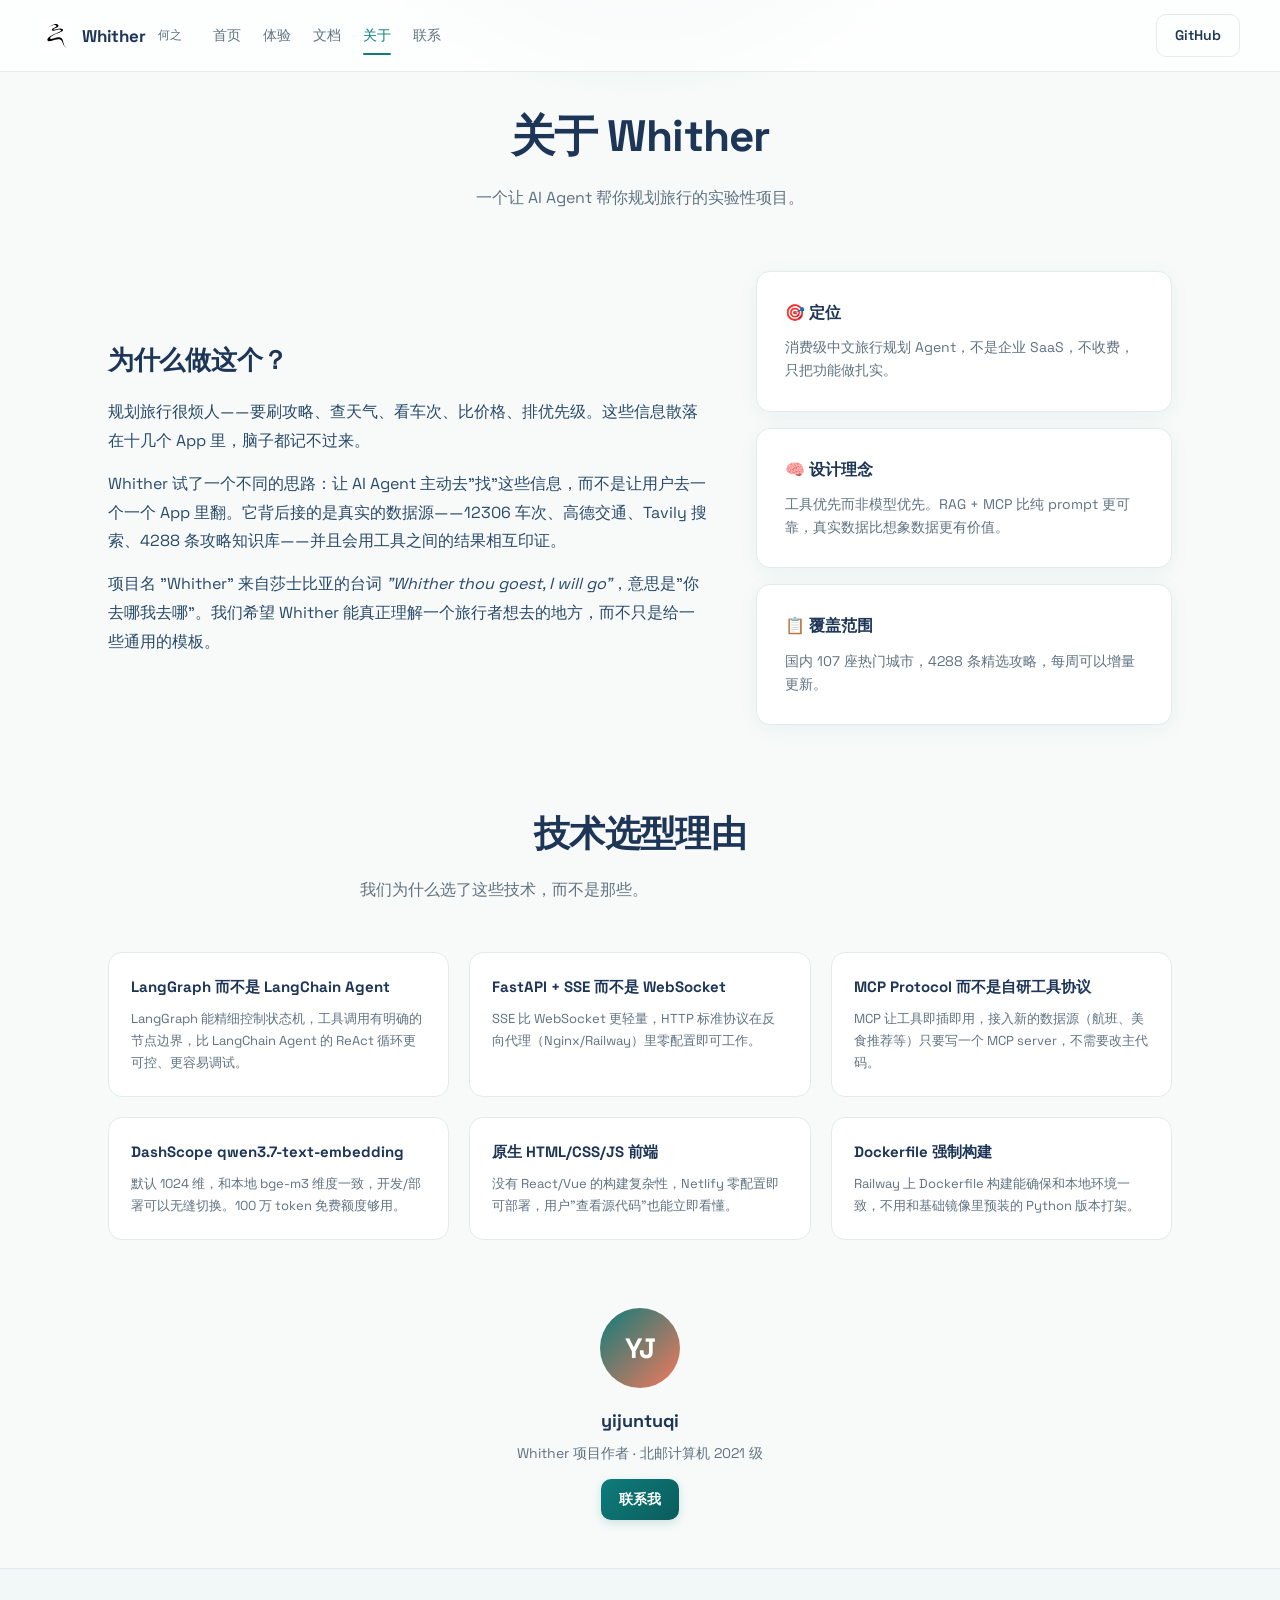
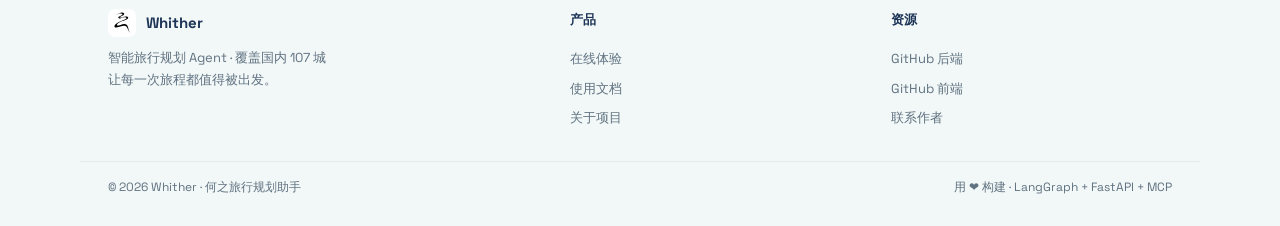
==== about.html @ 40adda18 "feat: Whither 官方前端 - 5 页面 + AI-Native 设计系统 - 首页: Hero + 功能亮点 + 技术栈 + CTA  - app.html: SSE 聊天体验 + 后端地" ====
<!DOCTYPE html>
<html lang="zh-CN">
<head>
<meta charset="UTF-8">
<meta name="viewport" content="width=device-width, initial-scale=1.0">
<title>Whither · 关于</title>
<meta name="description" content="Whither 项目背景、设计理念、技术选型理由">
<link rel="icon" type="image/svg+xml" href="assets/whither-logo.svg">
<link rel="stylesheet" href="css/styles.css">
</head>
<body>

<nav class="nav" id="nav">
  <div class="nav-inner">
    <a class="nav-brand" href="index.html">
      <img src="assets/whither-logo.svg" alt="Whither">
      Whither <small>何之</small>
    </a>
    <div class="nav-links">
      <a href="index.html">首页</a>
      <a href="app.html">体验</a>
      <a href="docs.html">文档</a>
      <a href="about.html" class="active">关于</a>
      <a href="contact.html">联系</a>
    </div>
    <div class="nav-cta">
      <a href="https://github.com/yijuntuqi/Whither" target="_blank" rel="noopener" class="btn btn-outline">GitHub</a>
    </div>
  </div>
</nav>

<section class="page-intro">
  <h1>关于 Whither</h1>
  <p>一个让 AI Agent 帮你规划旅行的实验性项目。</p>
</section>

<main class="page container" style="padding-top: 0;">
  <div class="about-grid" style="padding-bottom:80px;">
    <div>
      <h2 style="font-size:26px;font-weight:700;letter-spacing:-.01em;margin-bottom:16px;">为什么做这个？</h2>
      <p style="color:var(--ink-light);margin-bottom:14px;line-height:1.8;">
        规划旅行很烦人——要刷攻略、查天气、看车次、比价格、排优先级。这些信息散落在十几个 App 里，脑子都记不过来。
      </p>
      <p style="color:var(--ink-light);margin-bottom:14px;line-height:1.8;">
        Whither 试了一个不同的思路：让 AI Agent 主动去"找"这些信息，而不是让用户去一个一个 App 里翻。它背后接的是真实的数据源——12306 车次、高德交通、Tavily 搜索、4288 条攻略知识库——并且会用工具之间的结果相互印证。
      </p>
      <p style="color:var(--ink-light);line-height:1.8;">
        项目名 "Whither" 来自莎士比亚的台词 <em>"Whither thou goest, I will go"</em>，意思是"你去哪我去哪"。我们希望 Whither 能真正理解一个旅行者想去的地方，而不只是给一些通用的模板。
      </p>
    </div>
    <div>
      <div class="about-card" style="margin-bottom:16px;">
        <h3>🎯 定位</h3>
        <p>消费级中文旅行规划 Agent，不是企业 SaaS，不收费，只把功能做扎实。</p>
      </div>
      <div class="about-card" style="margin-bottom:16px;">
        <h3>🧠 设计理念</h3>
        <p>工具优先而非模型优先。RAG + MCP 比纯 prompt 更可靠，真实数据比想象数据更有价值。</p>
      </div>
      <div class="about-card">
        <h3>📋 覆盖范围</h3>
        <p>国内 107 座热门城市，4288 条精选攻略，每周可以增量更新。</p>
      </div>
    </div>
  </div>

  <!-- 技术选型理由 -->
  <section class="section-sm" style="padding-top:0;">
    <h2 class="section-title" style="text-align:center;margin-bottom:12px;">技术选型理由</h2>
    <p class="section-sub">我们为什么选了这些技术，而不是那些。</p>
    <div style="display:grid;grid-template-columns:repeat(auto-fit,minmax(280px,1fr));gap:20px;">
      <div style="background:var(--panel);border:1px solid var(--line);border-radius:var(--radius);padding:22px;">
        <h3 style="font-size:15px;margin-bottom:8px;">LangGraph 而不是 LangChain Agent</h3>
        <p style="font-size:13px;color:var(--sub);line-height:1.7;">LangGraph 能精细控制状态机，工具调用有明确的节点边界，比 LangChain Agent 的 ReAct 循环更可控、更容易调试。</p>
      </div>
      <div style="background:var(--panel);border:1px solid var(--line);border-radius:var(--radius);padding:22px;">
        <h3 style="font-size:15px;margin-bottom:8px;">FastAPI + SSE 而不是 WebSocket</h3>
        <p style="font-size:13px;color:var(--sub);line-height:1.7;">SSE 比 WebSocket 更轻量，HTTP 标准协议在反向代理（Nginx/Railway）里零配置即可工作。</p>
      </div>
      <div style="background:var(--panel);border:1px solid var(--line);border-radius:var(--radius);padding:22px;">
        <h3 style="font-size:15px;margin-bottom:8px;">MCP Protocol 而不是自研工具协议</h3>
        <p style="font-size:13px;color:var(--sub);line-height:1.7;">MCP 让工具即插即用，接入新的数据源（航班、美食推荐等）只要写一个 MCP server，不需要改主代码。</p>
      </div>
      <div style="background:var(--panel);border:1px solid var(--line);border-radius:var(--radius);padding:22px;">
        <h3 style="font-size:15px;margin-bottom:8px;">DashScope qwen3.7-text-embedding</h3>
        <p style="font-size:13px;color:var(--sub);line-height:1.7;">默认 1024 维，和本地 bge-m3 维度一致，开发/部署可以无缝切换。100 万 token 免费额度够用。</p>
      </div>
      <div style="background:var(--panel);border:1px solid var(--line);border-radius:var(--radius);padding:22px;">
        <h3 style="font-size:15px;margin-bottom:8px;">原生 HTML/CSS/JS 前端</h3>
        <p style="font-size:13px;color:var(--sub);line-height:1.7;">没有 React/Vue 的构建复杂性，Netlify 零配置即可部署，用户"查看源代码"也能立即看懂。</p>
      </div>
      <div style="background:var(--panel);border:1px solid var(--line);border-radius:var(--radius);padding:22px;">
        <h3 style="font-size:15px;margin-bottom:8px;">Dockerfile 强制构建</h3>
        <p style="font-size:13px;color:var(--sub);line-height:1.7;">Railway 上 Dockerfile 构建能确保和本地环境一致，不用和基础镜像里预装的 Python 版本打架。</p>
      </div>
    </div>
  </section>

  <!-- 团队 / 作者 -->
  <section class="section-sm" style="padding-top:20px;">
    <div style="text-align:center;">
      <div style="width:80px;height:80px;border-radius:50%;background:linear-gradient(135deg,var(--brand),var(--accent));margin:0 auto 18px;display:flex;align-items:center;justify-content:center;font-size:28px;color:#fff;font-weight:700;">YJ</div>
      <h3 style="font-size:18px;margin-bottom:6px;">yijuntuqi</h3>
      <p style="color:var(--sub);font-size:14px;margin-bottom:14px;">Whither 项目作者 · 北邮计算机 2021 级</p>
      <a href="contact.html" class="btn btn-primary">联系我</a>
    </div>
  </section>
</main>

<footer class="footer">
  <div class="footer-inner">
    <div>
      <div class="footer-brand">
        <img src="assets/whither-logo.svg" alt="Whither">
        <span>Whither</span>
      </div>
      <p class="footer-desc">智能旅行规划 Agent · 覆盖国内 107 城<br>让每一次旅程都值得被出发。</p>
    </div>
    <div class="footer-col">
      <h4>产品</h4>
      <a href="app.html">在线体验</a>
      <a href="docs.html">使用文档</a>
      <a href="about.html">关于项目</a>
    </div>
    <div class="footer-col">
      <h4>资源</h4>
      <a href="https://github.com/yijuntuqi/Whither" target="_blank" rel="noopener">GitHub 后端</a>
      <a href="https://github.com/yijuntuqi/whither-web" target="_blank" rel="noopener">GitHub 前端</a>
      <a href="contact.html">联系作者</a>
    </div>
  </div>
  <div class="footer-bottom">
    <span>© 2026 Whither · 何之旅行规划助手</span>
    <span>用 ❤️ 构建 · LangGraph + FastAPI + MCP</span>
  </div>
</footer>

<script>
const nav = document.getElementById('nav');
window.addEventListener('scroll', () => nav.classList.toggle('scrolled', window.scrollY > 10));
</script>
</body>
</html>
---- css/styles.css ----
/* ============================================================
   Whither 官方站点 — 统一视觉系统
   风格: AI-Native UI（最小 chrome、流式、克制动效）
   品牌色: 青绿 #0e7c7b / 珊瑚橙 #f4795b / 墨蓝 #1d3557
   字体: Space Grotesk（英文数字）+ 系统中文字体
   ============================================================ */

@import url('https://fonts.googleapis.com/css2?family=Space+Grotesk:wght@400;500;600;700&display=swap');

:root {
  /* 品牌色 */
  --brand: #0e7c7b;
  --brand-dark: #0a5d5c;
  --brand-soft: #dcefee;
  --brand-glow: rgba(14, 124, 123, .18);
  --accent: #f4795b;
  --accent-dark: #e0654a;
  --accent-soft: #fce8e1;
  --ink: #1d3557;
  --ink-light: #2a4a6b;
  --sub: #5f7280;
  --bg: #f7faf9;
  --panel: #ffffff;
  --line: #e2eced;
  --radius: 14px;
  --radius-sm: 10px;
  --shadow: 0 4px 20px rgba(14, 124, 123, .06);
  --shadow-md: 0 8px 30px rgba(14, 124, 123, .10);
  --shadow-lg: 0 20px 50px rgba(14, 124, 123, .14);
  --font-sans: "Space Grotesk", "PingFang SC", "Hiragino Sans GB", "Microsoft YaHei", ui-sans-serif, system-ui, sans-serif;
}

*, *::before, *::after { box-sizing: border-box; margin: 0; padding: 0; }
html { scroll-behavior: smooth; }
body {
  font-family: var(--font-sans);
  color: var(--ink);
  background: var(--bg);
  -webkit-font-smoothing: antialiased;
  -moz-osx-font-smoothing: grayscale;
  line-height: 1.65;
}
a { color: var(--brand); text-decoration: none; transition: color .2s; }
a:hover { color: var(--brand-dark); }
img { max-width: 100%; display: block; }

/* ===== 导航栏 ===== */
.nav {
  position: fixed; top: 0; left: 0; right: 0; z-index: 100;
  padding: 14px 28px;
  background: rgba(255,255,255, .75);
  backdrop-filter: blur(16px);
  border-bottom: 1px solid var(--line);
  transition: box-shadow .3s;
}
.nav.scrolled { box-shadow: var(--shadow); }
.nav-inner { max-width: 1200px; margin: 0 auto; display: flex; align-items: center; gap: 24px; }
.nav-brand { display: flex; align-items: center; gap: 10px; font-weight: 700; font-size: 17px; letter-spacing: -.01em; color: var(--ink); }
.nav-brand img { width: 32px; height: 32px; border-radius: 8px; }
.nav-brand small { font-weight: 400; color: var(--sub); font-size: 12px; margin-left: 2px; }
.nav-links { display: flex; gap: 22px; margin-left: 8px; }
.nav-links a { font-size: 14px; color: var(--sub); font-weight: 500; position: relative; padding: 4px 0; }
.nav-links a:hover { color: var(--ink); }
.nav-links a.active { color: var(--brand); }
.nav-links a.active::after { content: ""; position: absolute; bottom: -4px; left: 0; right: 0; height: 2px; background: var(--brand); border-radius: 2px; }
.nav-cta { margin-left: auto; display: flex; gap: 10px; }
.btn { display: inline-flex; align-items: center; gap: 6px; padding: 9px 18px; border-radius: 10px; font-size: 14px; font-weight: 600; border: none; cursor: pointer; transition: all .2s; font-family: inherit; }
.btn-primary { background: linear-gradient(135deg, var(--brand), var(--brand-dark)); color: #fff; box-shadow: 0 3px 10px var(--brand-glow); }
.btn-primary:hover { transform: translateY(-1px); box-shadow: 0 6px 18px var(--brand-glow); color: #fff; }
.btn-outline { background: transparent; color: var(--ink); border: 1px solid var(--line); }
.btn-outline:hover { border-color: var(--brand); color: var(--brand); background: var(--brand-soft); }
.btn-large { padding: 12px 28px; font-size: 15px; }

/* ===== 页面容器 ===== */
.page { padding-top: 72px; }
.container { max-width: 1120px; margin: 0 auto; padding: 0 28px; }
.section { padding: 80px 0; }
.section-sm { padding: 48px 0; }
.h-center { text-align: center; }

/* ===== Hero ===== */
.hero {
  position: relative; min-height: calc(100vh - 72px);
  display: flex; align-items: center;
  overflow: hidden;
  background:
    radial-gradient(40rem 28rem at 15% 10%, rgba(14,124,123,.14), transparent 60%),
    radial-gradient(36rem 24rem at 92% 15%, rgba(244,121,91,.11), transparent 60%),
    radial-gradient(50rem 40rem at 50% 110%, rgba(72,202,228,.10), transparent 60%),
    var(--bg);
}
.hero-bg-img {
  position: absolute; inset: 0; object-fit: cover; width: 100%; height: 100%;
  opacity: .28; filter: saturate(.85); pointer-events: none;
}
.hero-bg-overlay {
  position: absolute; inset: 0;
  background: linear-gradient(180deg, rgba(247,250,249,.85), rgba(247,250,249,.95));
  pointer-events: none;
}
.hero-inner { position: relative; z-index: 2; max-width: 1120px; margin: 0 auto; padding: 0 28px; display: grid; grid-template-columns: 1.1fr .9fr; gap: 60px; align-items: center; }
.hero-copy h1 { font-size: clamp(34px, 5.5vw, 64px); font-weight: 700; letter-spacing: -.03em; line-height: 1.08; margin-bottom: 20px; }
.hero-copy h1 .brand-text { background: linear-gradient(135deg, var(--brand), var(--accent)); -webkit-background-clip: text; background-clip: text; color: transparent; }
.hero-copy p.lead { font-size: clamp(15px, 1.6vw, 19px); color: var(--sub); max-width: 520px; margin-bottom: 32px; line-height: 1.75; }
.hero-cta { display: flex; gap: 12px; flex-wrap: wrap; }
.hero-visual { position: relative; }

/* Demo mockup card */
.demo-card {
  background: var(--panel); border: 1px solid var(--line); border-radius: 20px;
  box-shadow: var(--shadow-lg); overflow: hidden;
  animation: floatY 5s ease-in-out infinite;
}
@keyframes floatY { 0%,100% { transform: translateY(0); } 50% { transform: translateY(-8px); } }
.demo-header {
  padding: 12px 16px; background: #f7faf9; border-bottom: 1px solid var(--line);
  display: flex; align-items: center; gap: 8px; font-size: 12px; color: var(--sub);
}
.demo-header .dots { display: flex; gap: 5px; }
.demo-header .dot { width: 10px; height: 10px; border-radius: 50%; }
.demo-header .dot.r { background: #ff5f57; }
.demo-header .dot.y { background: #febc2e; }
.demo-header .dot.g { background: #28c840; }
.demo-header .demo-title { margin-left: 10px; }
.demo-body { padding: 20px 22px; display: flex; flex-direction: column; gap: 14px; font-size: 14px; }
.demo-bubble { max-width: 85%; padding: 10px 14px; border-radius: 12px; line-height: 1.6; animation: fadeInUp .4s ease; }
.demo-bubble.user { background: linear-gradient(135deg, var(--accent), var(--accent-dark)); color: #fff; align-self: flex-end; border-top-right-radius: 4px; }
.demo-bubble.bot { background: #f0f7f7; color: var(--ink); border-top-left-radius: 4px; border: 1px solid rgba(14,124,123,.08); }
.typing-dots { display: inline-flex; gap: 4px; padding: 10px 4px; }
.typing-dots span { width: 7px; height: 7px; background: var(--brand); border-radius: 50%; opacity: .4; animation: typingDot 1.2s infinite; }
.typing-dots span:nth-child(2) { animation-delay: .2s; }
.typing-dots span:nth-child(3) { animation-delay: .4s; }
@keyframes typingDot { 0%,60%,100% { opacity: .4; transform: translateY(0); } 30% { opacity: 1; transform: translateY(-3px); } }
@keyframes fadeInUp { from { opacity: 0; transform: translateY(8px); } to { opacity: 1; transform: none; } }

/* ===== Section titles ===== */
.section-title { font-size: clamp(24px, 3.2vw, 36px); font-weight: 700; letter-spacing: -.02em; margin-bottom: 12px; }
.section-sub { color: var(--sub); max-width: 560px; margin: 0 auto 48px; font-size: 16px; line-height: 1.75; }

/* ===== Features grid ===== */
.features { display: grid; grid-template-columns: repeat(auto-fit, minmax(280px, 1fr)); gap: 20px; }
.feature {
  background: var(--panel); border: 1px solid var(--line); border-radius: var(--radius);
  padding: 28px; transition: all .25s;
}
.feature:hover { transform: translateY(-3px); box-shadow: var(--shadow-md); border-color: var(--brand-soft); }
.feature-icon {
  width: 42px; height: 42px; border-radius: 11px; display: flex; align-items: center; justify-content: center;
  background: var(--brand-soft); color: var(--brand); font-size: 20px; margin-bottom: 16px;
}
.feature h3 { font-size: 16px; font-weight: 700; margin-bottom: 8px; }
.feature p { font-size: 14px; color: var(--sub); line-height: 1.7; }

/* ===== Stats ===== */
.stats { display: flex; justify-content: center; gap: 60px; flex-wrap: wrap; }
.stat { text-align: center; }
.stat-num { font-size: clamp(28px, 3.8vw, 44px); font-weight: 700; letter-spacing: -.02em; color: var(--brand); }
.stat-label { font-size: 13px; color: var(--sub); margin-top: 4px; }

/* ===== Tech stack ===== */
.tech-grid { display: grid; grid-template-columns: repeat(auto-fit, minmax(180px, 1fr)); gap: 14px; }
.tech-card {
  background: var(--panel); border: 1px solid var(--line); border-radius: var(--radius-sm);
  padding: 18px; text-align: center; transition: all .2s;
}
.tech-card:hover { border-color: var(--brand); box-shadow: var(--shadow); }
.tech-card .t-name { font-weight: 600; font-size: 14px; margin-bottom: 4px; }
.tech-card .t-desc { font-size: 12px; color: var(--sub); }

/* ===== CTA banner ===== */
.cta-banner {
  background: linear-gradient(135deg, var(--brand), var(--brand-dark));
  border-radius: 20px; padding: 60px 40px; text-align: center;
  color: #fff; position: relative; overflow: hidden;
}
.cta-banner::before {
  content: ""; position: absolute; inset: 0;
  background: radial-gradient(40rem 20rem at 80% 0%, rgba(255,255,255,.12), transparent 60%);
}
.cta-banner h2 { font-size: clamp(22px, 3vw, 32px); margin-bottom: 12px; letter-spacing: -.02em; }
.cta-banner p { opacity: .9; margin-bottom: 24px; font-size: 15px; }
.cta-banner .btn-primary { background: #fff; color: var(--brand); box-shadow: 0 4px 20px rgba(0,0,0,.18); }
.cta-banner .btn-primary:hover { transform: translateY(-1px); box-shadow: 0 8px 26px rgba(0,0,0,.22); }

/* ===== Page intro (docs/about/contact) ===== */
.page-intro {
  padding: 100px 0 60px; text-align: center;
  background:
    radial-gradient(30rem 16rem at 50% -20%, rgba(14,124,123,.12), transparent 60%),
    var(--bg);
}
.page-intro h1 { font-size: clamp(28px, 4vw, 44px); font-weight: 700; letter-spacing: -.02em; margin-bottom: 12px; }
.page-intro p { color: var(--sub); max-width: 560px; margin: 0 auto; font-size: 16px; }

/* ===== Docs page ===== */
.docs { display: grid; grid-template-columns: 220px 1fr; gap: 48px; padding: 40px 0 80px; }
.docs-nav { position: sticky; top: 90px; align-self: start; }
.docs-nav h4 { font-size: 12px; color: var(--sub); text-transform: uppercase; letter-spacing: .08em; margin-bottom: 12px; }
.docs-nav a { display: block; padding: 6px 0; font-size: 14px; color: var(--sub); font-weight: 500; }
.docs-nav a:hover { color: var(--brand); }
.docs-content h2 { font-size: 24px; font-weight: 700; letter-spacing: -.01em; margin: 40px 0 16px; padding-top: 20px; border-top: 1px solid var(--line); }
.docs-content h3 { font-size: 17px; font-weight: 700; margin: 24px 0 10px; color: var(--ink); }
.docs-content p { margin-bottom: 12px; color: var(--ink-light); }
.docs-content code {
  background: #eef6f6; color: var(--brand-dark); padding: 2px 7px; border-radius: 5px;
  font-family: ui-monospace, Consolas, monospace; font-size: 13px;
}
.docs-content pre {
  background: #0f2027; color: #e2e8f0; padding: 16px 18px; border-radius: 12px;
  overflow-x: auto; font-size: 13px; line-height: 1.55; margin: 12px 0 20px;
}
.docs-content pre code { background: transparent; color: inherit; padding: 0; }
.docs-content table { width: 100%; border-collapse: collapse; margin: 14px 0 20px; font-size: 14px; }
.docs-content th, .docs-content td { padding: 10px 14px; text-align: left; border-bottom: 1px solid var(--line); }
.docs-content th { background: #f4f8f8; font-weight: 600; color: var(--ink); }
.docs-content ul { padding-left: 20px; margin-bottom: 12px; color: var(--ink-light); }
.docs-content li { margin-bottom: 4px; }

/* ===== About ===== */
.about-grid { display: grid; grid-template-columns: 1.3fr .9fr; gap: 48px; align-items: center; }
.about-card {
  background: var(--panel); border: 1px solid var(--line); border-radius: var(--radius);
  padding: 28px; box-shadow: var(--shadow);
}
.about-card h3 { margin-bottom: 10px; font-size: 16px; }
.about-card p { color: var(--sub); font-size: 14px; }

/* ===== Contact ===== */
.contact-form {
  max-width: 560px; margin: 0 auto;
  background: var(--panel); border: 1px solid var(--line); border-radius: var(--radius);
  padding: 36px; box-shadow: var(--shadow);
}
.contact-form .field { margin-bottom: 18px; }
.contact-form label { display: block; font-size: 13px; font-weight: 600; margin-bottom: 6px; color: var(--ink); }
.contact-form input, .contact-form textarea {
  width: 100%; border: 1px solid var(--line); border-radius: var(--radius-sm);
  padding: 10px 14px; font-size: 14px; font-family: inherit; background: #f7faf9;
  transition: border-color .2s, box-shadow .2s;
}
.contact-form textarea { min-height: 130px; resize: vertical; }
.contact-form input:focus, .contact-form textarea:focus {
  outline: none; border-color: var(--brand); background: #fff;
  box-shadow: 0 0 0 3px var(--brand-glow);
}
.contact-card-info {
  text-align: center; margin: 40px auto 0; max-width: 480px;
}
.contact-card-info .ci-row {
  display: inline-flex; align-items: center; gap: 10px;
  background: var(--panel); border: 1px solid var(--line); border-radius: 10px;
  padding: 10px 18px; margin: 6px;
}
.contact-card-info .ci-row svg { color: var(--brand); flex-shrink: 0; }

/* ===== Footer ===== */
.footer {
  border-top: 1px solid var(--line); padding: 40px 0 28px;
  background: #f2f7f7;
}
.footer-inner {
  max-width: 1120px; margin: 0 auto; padding: 0 28px;
  display: grid; grid-template-columns: 1.5fr 1fr 1fr; gap: 40px;
}
.footer-brand { display: flex; align-items: center; gap: 10px; margin-bottom: 10px; }
.footer-brand img { width: 28px; height: 28px; border-radius: 7px; }
.footer-brand span { font-weight: 700; font-size: 15px; }
.footer-desc { color: var(--sub); font-size: 13px; line-height: 1.7; }
.footer-col h4 { font-size: 13px; font-weight: 700; margin-bottom: 14px; color: var(--ink); }
.footer-col a { display: block; padding: 4px 0; font-size: 13px; color: var(--sub); }
.footer-col a:hover { color: var(--brand); }
.footer-bottom {
  max-width: 1120px; margin: 28px auto 0; padding: 16px 28px 0;
  border-top: 1px solid var(--line);
  display: flex; justify-content: space-between; font-size: 12px; color: var(--sub);
}

/* ===== App page (chat) ===== */
.app-shell {
  max-width: 860px; margin: 0 auto; padding: 28px;
}

/* ===== Responsive ===== */
@media (max-width: 900px) {
  .hero-inner { grid-template-columns: 1fr; text-align: center; }
  .hero-copy p.lead { margin-left: auto; margin-right: auto; }
  .hero-cta { justify-content: center; }
  .demo-card { max-width: 440px; margin: 0 auto; }
  .docs { grid-template-columns: 1fr; }
  .docs-nav { position: static; display: flex; flex-wrap: wrap; gap: 20px; }
  .about-grid { grid-template-columns: 1fr; }
  .footer-inner { grid-template-columns: 1fr; gap: 24px; }
  .footer-bottom { flex-direction: column; gap: 6px; text-align: center; }
  .stats { gap: 36px; }
  .nav-links { display: none; }
}
@media (max-width: 600px) {
  .cta-banner { padding: 44px 22px; }
  .contact-form { padding: 24px 20px; }
  .section { padding: 56px 0; }
}
@media (prefers-reduced-motion: reduce) {
  *, *::before, *::after { animation-duration: 0.01ms !important; animation-iteration-count: 1 !important; transition-duration: 0.01ms !important; }
}
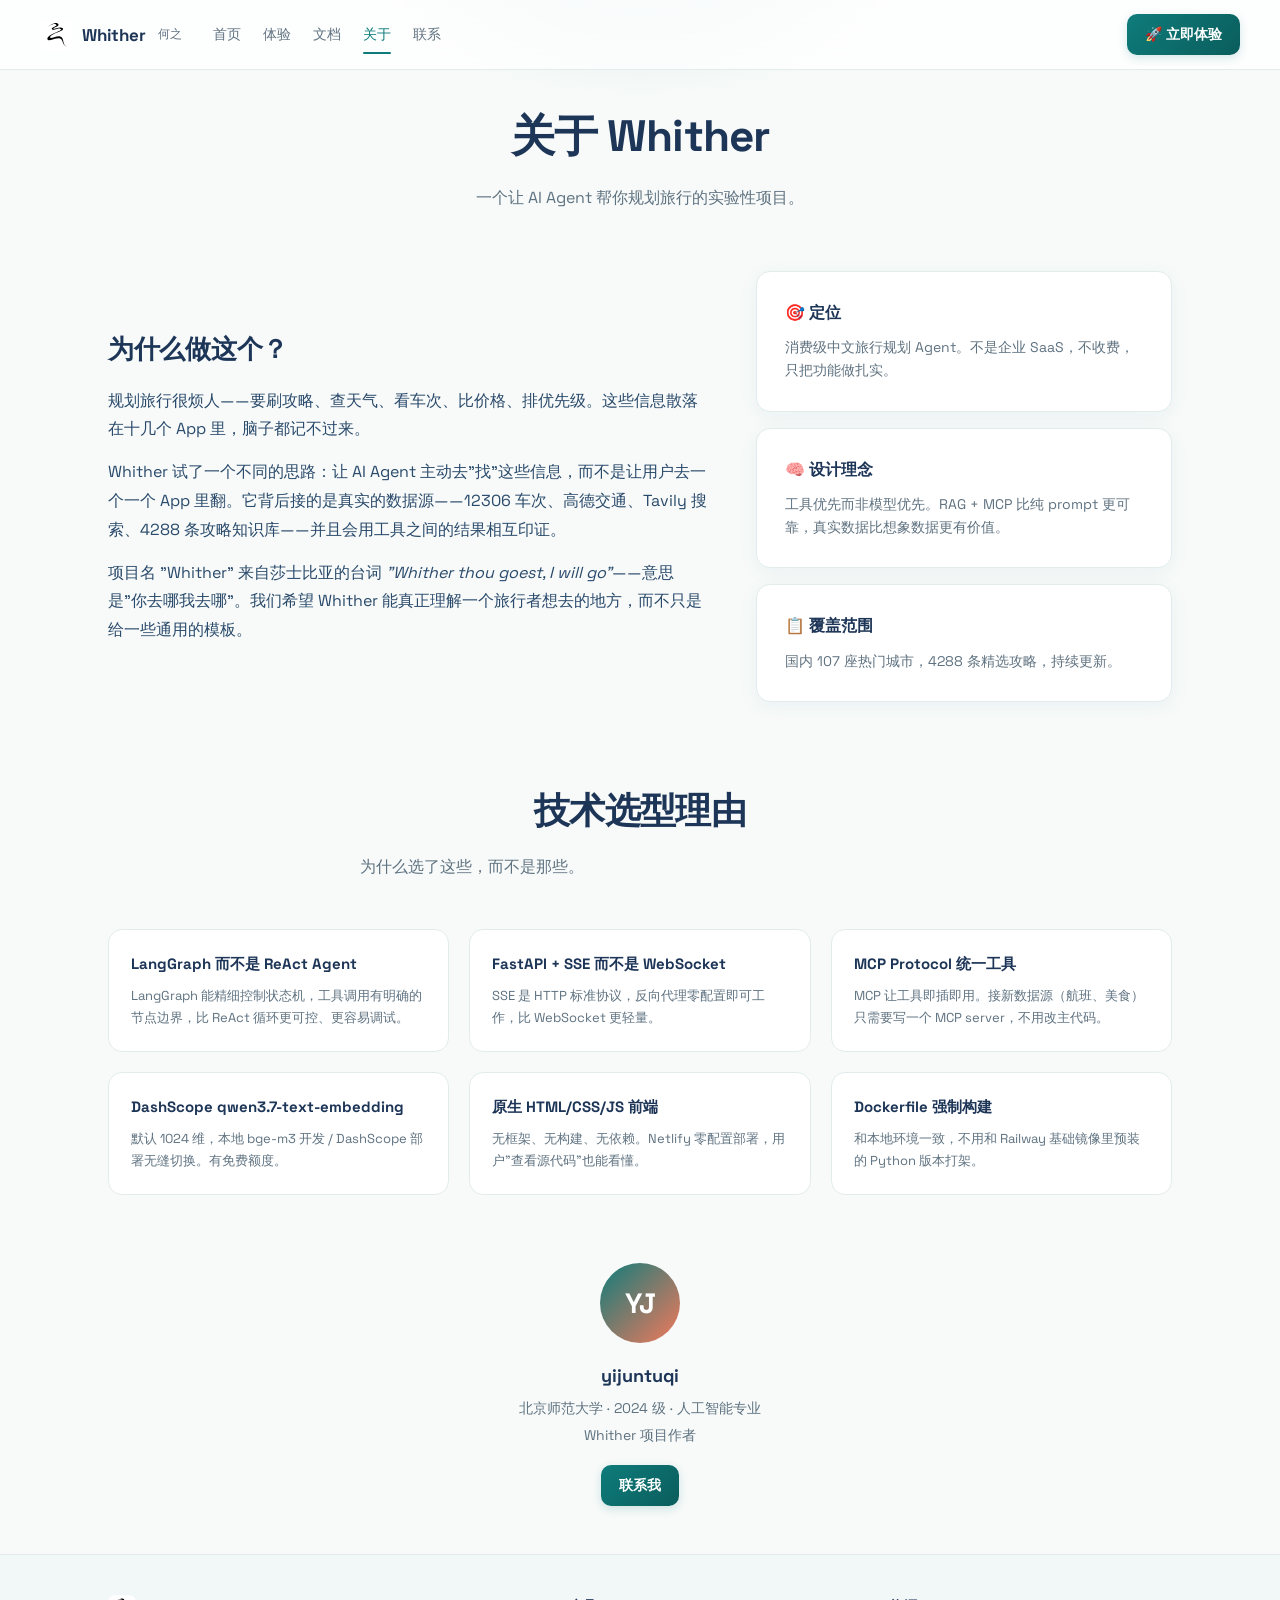
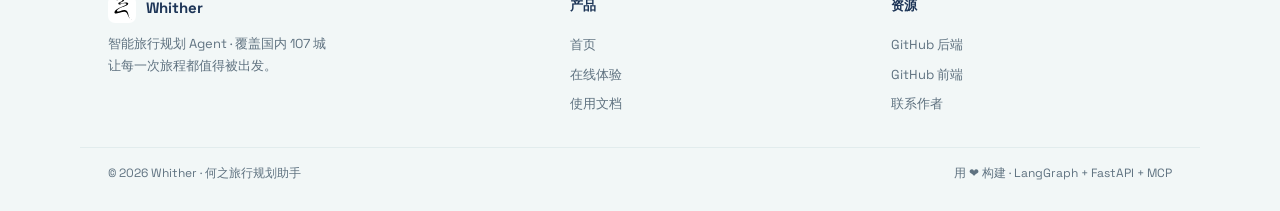
==== commit 9ae7e034: "feat: 导航/CTA跳Railway + docs用户视角 + BNU学校信息 + Netlify Forms - 所有导航栏、CTA按钮、footer链接改为跳 whither-producti" ====
--- a/about.html
+++ b/about.html
@@ -4,7 +4,7 @@
 <meta charset="UTF-8">
 <meta name="viewport" content="width=device-width, initial-scale=1.0">
 <title>Whither · 关于</title>
-<meta name="description" content="Whither 项目背景、设计理念、技术选型理由">
+<meta name="description" content="Whither 项目背景、设计理念">
 <link rel="icon" type="image/svg+xml" href="assets/whither-logo.svg">
 <link rel="stylesheet" href="css/styles.css">
 </head>
@@ -18,13 +18,13 @@
     </a>
     <div class="nav-links">
       <a href="index.html">首页</a>
-      <a href="app.html">体验</a>
+      <a href="https://whither-production.up.railway.app" target="_blank" rel="noopener">体验</a>
       <a href="docs.html">文档</a>
       <a href="about.html" class="active">关于</a>
       <a href="contact.html">联系</a>
     </div>
     <div class="nav-cta">
-      <a href="https://github.com/yijuntuqi/Whither" target="_blank" rel="noopener" class="btn btn-outline">GitHub</a>
+      <a href="https://whither-production.up.railway.app" target="_blank" rel="noopener" class="btn btn-primary">🚀 立即体验</a>
     </div>
   </div>
 </nav>
@@ -45,13 +45,13 @@
         Whither 试了一个不同的思路：让 AI Agent 主动去"找"这些信息，而不是让用户去一个一个 App 里翻。它背后接的是真实的数据源——12306 车次、高德交通、Tavily 搜索、4288 条攻略知识库——并且会用工具之间的结果相互印证。
       </p>
       <p style="color:var(--ink-light);line-height:1.8;">
-        项目名 "Whither" 来自莎士比亚的台词 <em>"Whither thou goest, I will go"</em>，意思是"你去哪我去哪"。我们希望 Whither 能真正理解一个旅行者想去的地方，而不只是给一些通用的模板。
+        项目名 "Whither" 来自莎士比亚的台词 <em>"Whither thou goest, I will go"</em>——意思是"你去哪我去哪"。我们希望 Whither 能真正理解一个旅行者想去的地方，而不只是给一些通用的模板。
       </p>
     </div>
     <div>
       <div class="about-card" style="margin-bottom:16px;">
         <h3>🎯 定位</h3>
-        <p>消费级中文旅行规划 Agent，不是企业 SaaS，不收费，只把功能做扎实。</p>
+        <p>消费级中文旅行规划 Agent。不是企业 SaaS，不收费，只把功能做扎实。</p>
       </div>
       <div class="about-card" style="margin-bottom:16px;">
         <h3>🧠 设计理念</h3>
@@ -59,7 +59,7 @@
       </div>
       <div class="about-card">
         <h3>📋 覆盖范围</h3>
-        <p>国内 107 座热门城市，4288 条精选攻略，每周可以增量更新。</p>
+        <p>国内 107 座热门城市，4288 条精选攻略，持续更新。</p>
       </div>
     </div>
   </div>
@@ -67,41 +67,42 @@
   <!-- 技术选型理由 -->
   <section class="section-sm" style="padding-top:0;">
     <h2 class="section-title" style="text-align:center;margin-bottom:12px;">技术选型理由</h2>
-    <p class="section-sub">我们为什么选了这些技术，而不是那些。</p>
+    <p class="section-sub">为什么选了这些，而不是那些。</p>
     <div style="display:grid;grid-template-columns:repeat(auto-fit,minmax(280px,1fr));gap:20px;">
       <div style="background:var(--panel);border:1px solid var(--line);border-radius:var(--radius);padding:22px;">
-        <h3 style="font-size:15px;margin-bottom:8px;">LangGraph 而不是 LangChain Agent</h3>
-        <p style="font-size:13px;color:var(--sub);line-height:1.7;">LangGraph 能精细控制状态机，工具调用有明确的节点边界，比 LangChain Agent 的 ReAct 循环更可控、更容易调试。</p>
+        <h3 style="font-size:15px;margin-bottom:8px;">LangGraph 而不是 ReAct Agent</h3>
+        <p style="font-size:13px;color:var(--sub);line-height:1.7;">LangGraph 能精细控制状态机，工具调用有明确的节点边界，比 ReAct 循环更可控、更容易调试。</p>
       </div>
       <div style="background:var(--panel);border:1px solid var(--line);border-radius:var(--radius);padding:22px;">
         <h3 style="font-size:15px;margin-bottom:8px;">FastAPI + SSE 而不是 WebSocket</h3>
-        <p style="font-size:13px;color:var(--sub);line-height:1.7;">SSE 比 WebSocket 更轻量，HTTP 标准协议在反向代理（Nginx/Railway）里零配置即可工作。</p>
+        <p style="font-size:13px;color:var(--sub);line-height:1.7;">SSE 是 HTTP 标准协议，反向代理零配置即可工作，比 WebSocket 更轻量。</p>
       </div>
       <div style="background:var(--panel);border:1px solid var(--line);border-radius:var(--radius);padding:22px;">
-        <h3 style="font-size:15px;margin-bottom:8px;">MCP Protocol 而不是自研工具协议</h3>
-        <p style="font-size:13px;color:var(--sub);line-height:1.7;">MCP 让工具即插即用，接入新的数据源（航班、美食推荐等）只要写一个 MCP server，不需要改主代码。</p>
+        <h3 style="font-size:15px;margin-bottom:8px;">MCP Protocol 统一工具</h3>
+        <p style="font-size:13px;color:var(--sub);line-height:1.7;">MCP 让工具即插即用。接新数据源（航班、美食）只需要写一个 MCP server，不用改主代码。</p>
       </div>
       <div style="background:var(--panel);border:1px solid var(--line);border-radius:var(--radius);padding:22px;">
         <h3 style="font-size:15px;margin-bottom:8px;">DashScope qwen3.7-text-embedding</h3>
-        <p style="font-size:13px;color:var(--sub);line-height:1.7;">默认 1024 维，和本地 bge-m3 维度一致，开发/部署可以无缝切换。100 万 token 免费额度够用。</p>
+        <p style="font-size:13px;color:var(--sub);line-height:1.7;">默认 1024 维，本地 bge-m3 开发 / DashScope 部署无缝切换。有免费额度。</p>
       </div>
       <div style="background:var(--panel);border:1px solid var(--line);border-radius:var(--radius);padding:22px;">
         <h3 style="font-size:15px;margin-bottom:8px;">原生 HTML/CSS/JS 前端</h3>
-        <p style="font-size:13px;color:var(--sub);line-height:1.7;">没有 React/Vue 的构建复杂性，Netlify 零配置即可部署，用户"查看源代码"也能立即看懂。</p>
+        <p style="font-size:13px;color:var(--sub);line-height:1.7;">无框架、无构建、无依赖。Netlify 零配置部署，用户"查看源代码"也能看懂。</p>
       </div>
       <div style="background:var(--panel);border:1px solid var(--line);border-radius:var(--radius);padding:22px;">
         <h3 style="font-size:15px;margin-bottom:8px;">Dockerfile 强制构建</h3>
-        <p style="font-size:13px;color:var(--sub);line-height:1.7;">Railway 上 Dockerfile 构建能确保和本地环境一致，不用和基础镜像里预装的 Python 版本打架。</p>
+        <p style="font-size:13px;color:var(--sub);line-height:1.7;">和本地环境一致，不用和 Railway 基础镜像里预装的 Python 版本打架。</p>
       </div>
     </div>
   </section>
 
-  <!-- 团队 / 作者 -->
+  <!-- 作者 -->
   <section class="section-sm" style="padding-top:20px;">
     <div style="text-align:center;">
       <div style="width:80px;height:80px;border-radius:50%;background:linear-gradient(135deg,var(--brand),var(--accent));margin:0 auto 18px;display:flex;align-items:center;justify-content:center;font-size:28px;color:#fff;font-weight:700;">YJ</div>
       <h3 style="font-size:18px;margin-bottom:6px;">yijuntuqi</h3>
-      <p style="color:var(--sub);font-size:14px;margin-bottom:14px;">Whither 项目作者 · 北邮计算机 2021 级</p>
+      <p style="color:var(--sub);font-size:14px;margin-bottom:4px;">北京师范大学 · 2024 级 · 人工智能专业</p>
+      <p style="color:var(--sub);font-size:14px;margin-bottom:18px;">Whither 项目作者</p>
       <a href="contact.html" class="btn btn-primary">联系我</a>
     </div>
   </section>
@@ -118,9 +119,9 @@
     </div>
     <div class="footer-col">
       <h4>产品</h4>
-      <a href="app.html">在线体验</a>
+      <a href="index.html">首页</a>
+      <a href="https://whither-production.up.railway.app" target="_blank" rel="noopener">在线体验</a>
       <a href="docs.html">使用文档</a>
-      <a href="about.html">关于项目</a>
     </div>
     <div class="footer-col">
       <h4>资源</h4>
--- a/css/styles.css
+++ b/css/styles.css
@@ -80,7 +80,7 @@
 
 /* ===== Hero ===== */
 .hero {
-  position: relative; min-height: calc(100vh - 72px);
+  position: relative; padding: 80px 0 60px;
   display: flex; align-items: center;
   overflow: hidden;
   background:
